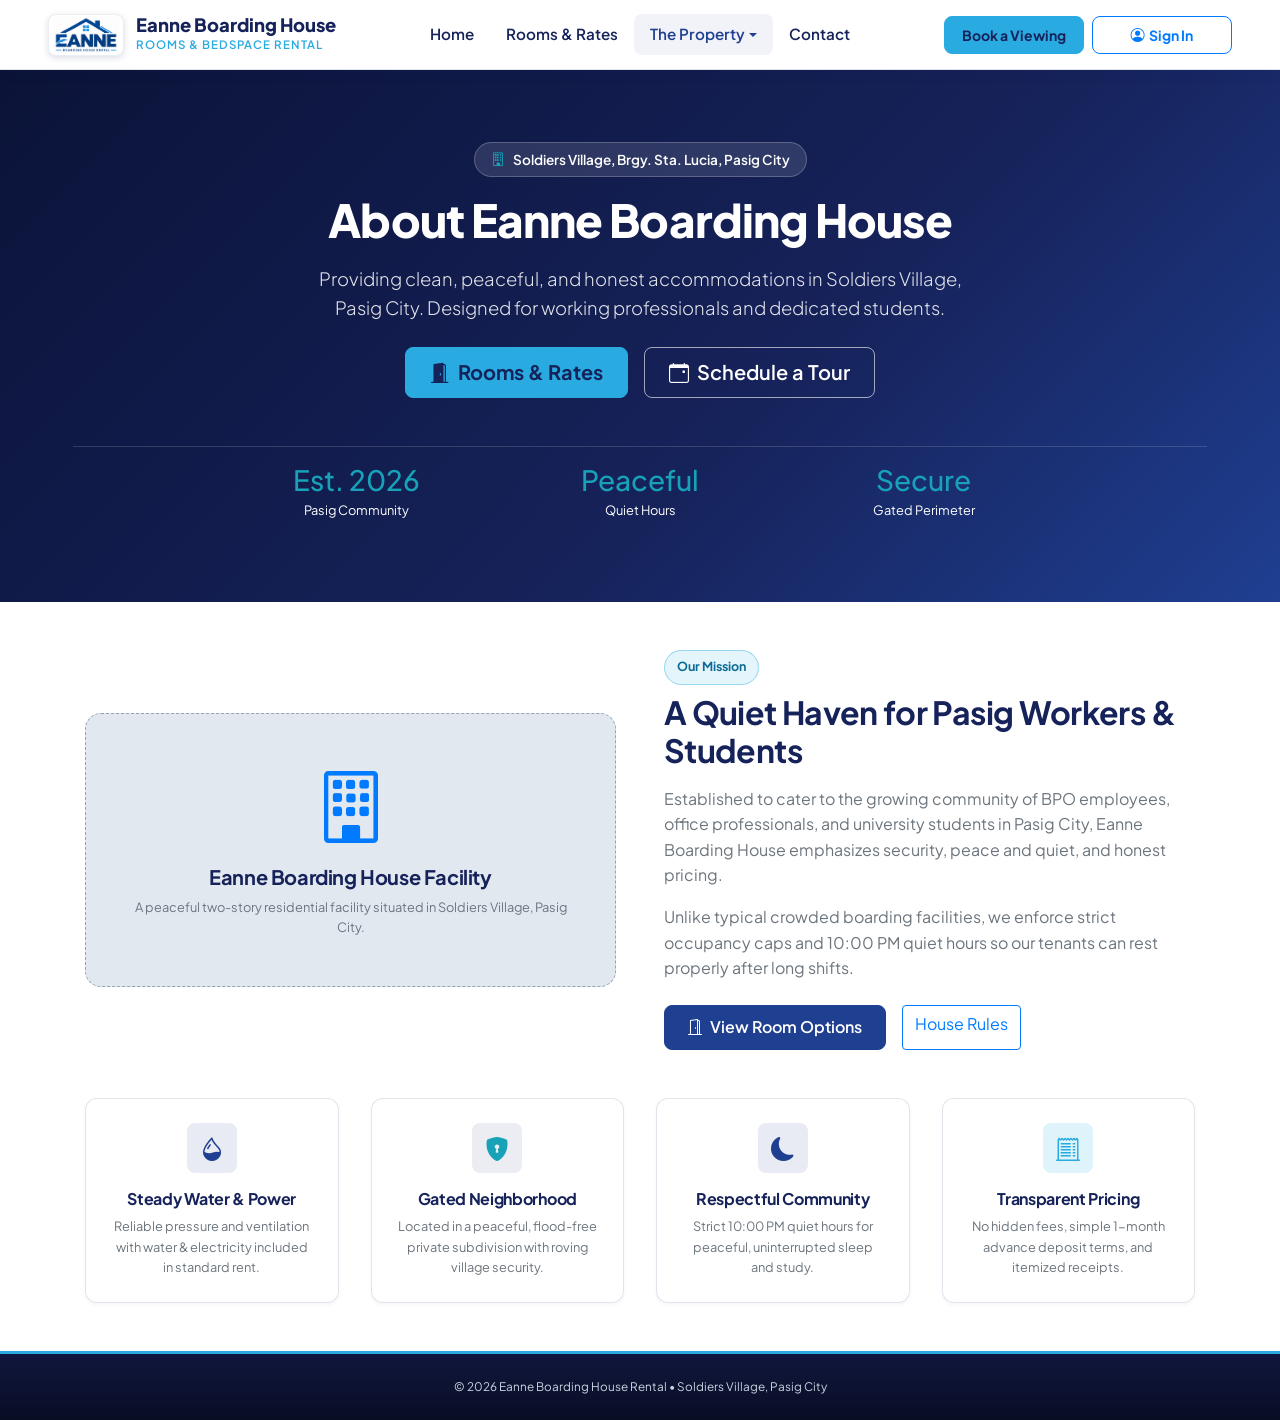
==== pages/about.html @ 4d19940f "Version1" ====
<!DOCTYPE html>
<html lang="en">
<head>
  <meta charset="UTF-8">
  <meta name="viewport" content="width=device-width, initial-scale=1.0">
  <title>About Us | Eanne Boarding House Pasig</title>
  <meta name="description" content="About Eanne Boarding House in Soldiers Village, Pasig City. Clean, peaceful accommodations for professionals and students.">
  <link rel="stylesheet" href="https://cdn.jsdelivr.net/npm/bootstrap@4.1.3/dist/css/bootstrap.min.css">
  <link rel="stylesheet" href="https://cdn.jsdelivr.net/npm/bootstrap-icons@1.11.3/font/bootstrap-icons.min.css">
  <link rel="stylesheet" href="../assets/css/style.css">
</head>
<body>

  <!-- Navigation -->
  <header class="sticky-top">
    <nav class="navbar navbar-expand-lg navbar-ebh" id="mainNavbar">
      <div class="container-fluid px-3 px-xl-5">
        <a class="ebh-brand" href="../index.html">
          <div class="ebh-logo-mark" title="Eanne Boarding House Rental">
            <img src="../assets/img/795286329_1754004695838265_6753877283478212113_n.png" alt="Eanne Boarding House Rental Logo">
          </div>
          <div class="ebh-brand-text">
            <span class="ebh-brand-title">Eanne Boarding House</span>
            <span class="ebh-brand-subtitle d-none d-sm-block">Rooms & Bedspace Rental</span>
          </div>
        </a>
        <button class="navbar-toggler border-0 shadow-none" type="button" data-toggle="collapse" data-target="#navbarContent"><span class="navbar-toggler-icon"></span></button>
        <div class="collapse navbar-collapse" id="navbarContent">
          <ul class="navbar-nav mx-auto mb-2 mb-lg-0 align-items-lg-center">
            <li class="nav-item"><a class="nav-link" href="../index.html">Home</a></li>
            <li class="nav-item"><a class="nav-link" href="accommodations.html">Rooms & Rates</a></li>
            <li class="nav-item dropdown">
              <a class="nav-link dropdown-toggle active" href="#" data-toggle="dropdown">The Property</a>
              <ul class="dropdown-menu shadow">
                <li><a class="dropdown-item active" href="about.html"><i class="bi bi-building"></i> About Us</a></li>
                <li><a class="dropdown-item" href="gallery.html"><i class="bi bi-images"></i> Photo Gallery</a></li>
                <li><a class="dropdown-item" href="house-rules.html"><i class="bi bi-shield-check"></i> House Rules</a></li>
                <li><hr class="dropdown-divider"></li>
                <li><a class="dropdown-item" href="../index.html#contact"><i class="bi bi-geo-alt-fill"></i> Location</a></li>
              </ul>
            </li>
            <li class="nav-item"><a class="nav-link" href="../index.html#contact">Contact</a></li>
          </ul>
          <div class="d-flex align-items-center gap-2">
            <a href="../index.html#contact" class="btn btn-ebh-accent btn-sm px-3 fw-bold">Book a Viewing</a>
            <a href="login.html" class="btn btn-outline-primary btn-sm px-3"><i class="bi bi-person-circle me-1"></i> Sign In</a>
          </div>
        </div>
      </div>
    </nav>
  </header>

  <main>
    <!-- Hero Section -->
    <section class="hero-ebh" id="heroSection">
      <div class="container text-center">
        <div class="hero-pill-badge">
          <i class="bi bi-building text-info"></i> Soldiers Village, Brgy. Sta. Lucia, Pasig City
        </div>
        <h1 class="display-4 fw-bold mb-3 text-white">About Eanne Boarding House</h1>
        <p class="lead mb-4 mx-auto" style="max-width: 650px;">
          Providing clean, peaceful, and honest accommodations in Soldiers Village, Pasig City. Designed for working professionals and dedicated students.
        </p>
        <div class="d-flex flex-wrap justify-content-center gap-3">
          <a href="accommodations.html" class="btn btn-ebh-accent btn-lg px-4"><i class="bi bi-door-open-fill me-1"></i> Rooms & Rates</a>
          <a href="../index.html#contact" class="btn btn-ebh-outline-light btn-lg px-4"><i class="bi bi-calendar-event me-1"></i> Schedule a Tour</a>
        </div>
        <div class="row mt-5 pt-3 border-top border-white border-opacity-15 text-white g-3 justify-content-center">
          <div class="col-4 col-md-3"><div class="h3 fw-bold mb-0 text-info">Est. 2026</div><small class="opacity-75">Pasig Community</small></div>
          <div class="col-4 col-md-3"><div class="h3 fw-bold mb-0 text-info">Peaceful</div><small class="opacity-75">Quiet Hours</small></div>
          <div class="col-4 col-md-3"><div class="h3 fw-bold mb-0 text-info">Secure</div><small class="opacity-75">Gated Perimeter</small></div>
        </div>
      </div>
    </section>

    <!-- Overview Section -->
    <section class="py-5 bg-white">
      <div class="container">
        <div class="row align-items-center g-5 mb-5">
          <div class="col-lg-6">
            <div class="placeholder-box p-5 text-center shadow-sm rounded-4">
              <i class="bi bi-building display-3 text-primary mb-3"></i>
              <h5 class="fw-bold text-navy">Eanne Boarding House Facility</h5>
              <p class="text-muted small mb-0">A peaceful two-story residential facility situated in Soldiers Village, Pasig City.</p>
            </div>
          </div>
          <div class="col-lg-6">
            <span class="badge-ebh badge-pending mb-2">Our Mission</span>
            <h2 class="fw-bold text-navy mb-3">A Quiet Haven for Pasig Workers & Students</h2>
            <p class="text-muted">Established to cater to the growing community of BPO employees, office professionals, and university students in Pasig City, Eanne Boarding House emphasizes security, peace and quiet, and honest pricing.</p>
            <p class="text-muted">Unlike typical crowded boarding facilities, we enforce strict occupancy caps and 10:00 PM quiet hours so our tenants can rest properly after long shifts.</p>
            <div class="d-flex gap-3 mt-4">
              <a href="accommodations.html" class="btn btn-ebh-primary"><i class="bi bi-door-open me-1"></i> View Room Options</a>
              <a href="house-rules.html" class="btn btn-outline-primary">House Rules</a>
            </div>
          </div>
        </div>

        <!-- 4 Pillars -->
        <div class="row g-4">
          <div class="col-md-3">
            <div class="ebh-card p-4 text-center h-100">
              <div class="kpi-icon blue mx-auto mb-3"><i class="bi bi-droplet-half fs-3"></i></div>
              <h6 class="fw-bold text-navy">Steady Water & Power</h6>
              <p class="text-muted small mb-0">Reliable pressure and ventilation with water & electricity included in standard rent.</p>
            </div>
          </div>
          <div class="col-md-3">
            <div class="ebh-card p-4 text-center h-100">
              <div class="kpi-icon navy mx-auto mb-3"><i class="bi bi-shield-lock-fill fs-3 text-info"></i></div>
              <h6 class="fw-bold text-navy">Gated Neighborhood</h6>
              <p class="text-muted small mb-0">Located in a peaceful, flood-free private subdivision with roving village security.</p>
            </div>
          </div>
          <div class="col-md-3">
            <div class="ebh-card p-4 text-center h-100">
              <div class="kpi-icon blue mx-auto mb-3"><i class="bi bi-moon-fill fs-3"></i></div>
              <h6 class="fw-bold text-navy">Respectful Community</h6>
              <p class="text-muted small mb-0">Strict 10:00 PM quiet hours for peaceful, uninterrupted sleep and study.</p>
            </div>
          </div>
          <div class="col-md-3">
            <div class="ebh-card p-4 text-center h-100">
              <div class="kpi-icon accent mx-auto mb-3"><i class="bi bi-receipt-cutoff fs-3"></i></div>
              <h6 class="fw-bold text-navy">Transparent Pricing</h6>
              <p class="text-muted small mb-0">No hidden fees, simple 1-month advance deposit terms, and itemized receipts.</p>
            </div>
          </div>
        </div>
      </div>
    </section>
  </main>

  <footer class="footer-ebh py-4">
    <div class="container text-center text-white-50 small">
      <p class="mb-0">&copy; 2026 Eanne Boarding House Rental • Soldiers Village, Pasig City</p>
    </div>
  </footer>

  <!-- Bootstrap 4.1.3 Dependencies: Full jQuery 3.7.1, Popper.js, Bootstrap 4.1.3 JS -->
  <script src="https://cdn.jsdelivr.net/npm/jquery@3.7.1/dist/jquery.min.js"></script>
  <script src="https://cdn.jsdelivr.net/npm/popper.js@1.14.3/dist/umd/popper.min.js"></script>
  <script src="https://cdn.jsdelivr.net/npm/bootstrap@4.1.3/dist/js/bootstrap.min.js"></script>
  <script src="../assets/js/script.js"></script>
</body>
</html>
---- assets/css/style.css ----
/* ==========================================================================
   Eanne Boarding House Rental - Consolidated Design System
   ========================================================================== */

@import url('https://fonts.googleapis.com/css2?family=Plus+Jakarta+Sans:wght@400;500;600;700;800&display=swap');

:root {
  --color-navy: #16225A;
  --color-navy-dark: #0f173f;
  --color-blue: #1F3F91;
  --color-accent: #29ABE2;
  --color-white: #FFFFFF;
  --color-light-gray: #F4F6FA;
  --color-border: rgba(22, 34, 90, 0.12);
  --color-text-muted: #475569;
  --shadow-sm: 0 2px 4px rgba(22, 34, 90, 0.04);
  --shadow-md: 0 6px 18px rgba(22, 34, 90, 0.08);
  --shadow-lg: 0 12px 30px rgba(22, 34, 90, 0.12);
  --radius-sm: 8px;
  --radius-md: 12px;
  --transition: all 0.2s ease-in-out;
}

body {
  font-family: 'Plus Jakarta Sans', -apple-system, BlinkMacSystemFont, 'Segoe UI', Roboto, sans-serif;
  color: #1e293b;
  background-color: var(--color-light-gray);
  line-height: 1.6;
}

h1, h2, h3, h4, h5, h6 {
  color: var(--color-navy);
  font-weight: 700;
  letter-spacing: -0.02em;
}

a {
  color: var(--color-blue);
  text-decoration: none;
  transition: var(--transition);
}

a:hover {
  color: var(--color-accent);
}

/* Utilities */
.text-navy { color: var(--color-navy) !important; }
.text-blue { color: var(--color-blue) !important; }
.text-accent { color: #0284c7 !important; }
.text-white { color: var(--color-white) !important; }
.bg-navy { background-color: var(--color-navy) !important; color: var(--color-white) !important; }
.bg-blue { background-color: var(--color-blue) !important; color: var(--color-white) !important; }
.bg-accent { background-color: var(--color-accent) !important; color: var(--color-navy) !important; }

/* Ensure headings inside dark heroes/banners and text-white containers are always white */
.text-white h1, .text-white h2, .text-white h3, .text-white h4, .text-white h5, .text-white h6,
.bg-navy h1, .bg-navy h2, .bg-navy h3, .bg-navy h4, .bg-navy h5, .bg-navy h6,
.bg-blue h1, .bg-blue h2, .bg-blue h3, .bg-blue h4, .bg-blue h5, .bg-blue h6,
.hero-ebh h1, .hero-ebh h2, .hero-ebh h3, .hero-ebh h4, .hero-ebh h5, .hero-ebh h6,
h1.text-white, h2.text-white, h3.text-white, h4.text-white, h5.text-white, h6.text-white {
  color: var(--color-white) !important;
}

/* Bootstrap 4.1.3 Compatibility Utilities */
.gap-1 { gap: 0.25rem !important; }
.gap-2 { gap: 0.5rem !important; }
.gap-3 { gap: 1rem !important; }
.gap-4 { gap: 1.5rem !important; }
.gap-5 { gap: 3rem !important; }

.min-vh-100 { min-height: 100vh !important; }
.vh-100 { height: 100vh !important; }

.me-1 { margin-right: 0.25rem !important; }
.me-2 { margin-right: 0.5rem !important; }
.me-3 { margin-right: 1rem !important; }
.me-4 { margin-right: 1.5rem !important; }
.me-5 { margin-right: 3rem !important; }
.ms-1 { margin-left: 0.25rem !important; }
.ms-2 { margin-left: 0.5rem !important; }
.ms-3 { margin-left: 1rem !important; }
.ms-4 { margin-left: 1.5rem !important; }
.ms-5 { margin-left: 3rem !important; }
.ms-auto { margin-left: auto !important; }
.me-auto { margin-right: auto !important; }

.pe-1 { padding-right: 0.25rem !important; }
.pe-2 { padding-right: 0.5rem !important; }
.pe-3 { padding-right: 1rem !important; }
.ps-1 { padding-left: 0.25rem !important; }
.ps-2 { padding-left: 0.5rem !important; }
.ps-3 { padding-left: 1rem !important; }

.rounded-pill { border-radius: 50rem !important; }
.rounded-4 { border-radius: 1rem !important; }
.rounded-3 { border-radius: 0.75rem !important; }

.row.g-1 { margin-right: -0.25rem; margin-left: -0.25rem; }
.row.g-1 > [class*="col-"], .row.g-1 > .col { padding-right: 0.25rem; padding-left: 0.25rem; }
.row.g-2 { margin-right: -0.5rem; margin-left: -0.5rem; }
.row.g-2 > [class*="col-"], .row.g-2 > .col { padding-right: 0.5rem; padding-left: 0.5rem; }
.row.g-3 { margin-right: -0.75rem; margin-left: -0.75rem; }
.row.g-3 > [class*="col-"], .row.g-3 > .col { padding-right: 0.75rem; padding-left: 0.75rem; }
.row.g-4 { margin-right: -1rem; margin-left: -1rem; }
.row.g-4 > [class*="col-"], .row.g-4 > .col { padding-right: 1rem; padding-left: 1rem; }
.row.g-5 { margin-right: -1.5rem; margin-left: -1.5rem; }
.row.g-5 > [class*="col-"], .row.g-5 > .col { padding-right: 1.5rem; padding-left: 1.5rem; }

.form-select {
  display: block;
  width: 100%;
  padding: 0.375rem 2.25rem 0.375rem 0.75rem;
  font-size: 1rem;
  font-weight: 400;
  line-height: 1.5;
  color: #212529;
  background-color: #fff;
  border: 1px solid #ced4da;
  border-radius: 0.25rem;
}
.bg-opacity-10 { background-color: rgba(31, 63, 145, 0.1) !important; }
.bg-opacity-15 { background-color: rgba(255, 255, 255, 0.15) !important; }
.border-opacity-10 { border-color: rgba(255, 255, 255, 0.1) !important; }
.border-opacity-15 { border-color: rgba(255, 255, 255, 0.15) !important; }
.border-opacity-20 { border-color: rgba(255, 255, 255, 0.2) !important; }

/* Brand Logo */
.ebh-brand {
  display: inline-flex;
  align-items: center;
  gap: 0.75rem;
}
.ebh-logo-mark {
  height: 42px;
  width: auto;
  min-width: 44px;
  max-width: 90px;
  border-radius: 8px;
  background: #ffffff;
  display: flex;
  align-items: center;
  justify-content: center;
  box-shadow: 0 2px 6px rgba(22, 34, 90, 0.15);
  border: 1px solid rgba(22, 34, 90, 0.08);
  padding: 2px 4px;
  overflow: hidden;
  flex-shrink: 0;
}
.ebh-logo-mark img {
  height: 100%;
  width: auto;
  max-width: 100%;
  object-fit: contain;
  display: block;
}
.ebh-brand.dark .ebh-logo-mark {
  background: #ffffff;
  border: 1.5px solid rgba(255, 255, 255, 0.2);
}
.ebh-brand-text { display: flex; flex-direction: column; }
.ebh-brand-title { font-weight: 800; font-size: 1.15rem; color: var(--color-navy); line-height: 1.2; }
.ebh-brand-subtitle { font-size: 0.72rem; font-weight: 600; text-transform: uppercase; letter-spacing: 1px; color: var(--color-accent); }
.ebh-brand.dark .ebh-brand-title { color: var(--color-white); }

/* Navigation */
.navbar-ebh {
  background-color: rgba(255, 255, 255, 0.98);
  backdrop-filter: blur(10px);
  border-bottom: 1px solid var(--color-border);
  box-shadow: 0 4px 12px rgba(22, 34, 90, 0.06);
  padding: 0.85rem 0;
}
.navbar-ebh .nav-link {
  color: var(--color-navy);
  font-weight: 600;
  font-size: 0.95rem;
  padding: 0.5rem 1rem !important;
  border-radius: var(--radius-sm);
  transition: var(--transition);
}
.navbar-ebh .nav-link:hover,
.navbar-ebh .nav-link.active {
  color: var(--color-blue);
  background-color: rgba(31, 63, 145, 0.06);
}
.navbar-ebh .dropdown-menu {
  border: 1px solid var(--color-border);
  border-radius: var(--radius-md);
  box-shadow: var(--shadow-lg);
  padding: 0.5rem;
  min-width: 240px;
}
.navbar-ebh .dropdown-item {
  color: var(--color-navy);
  font-weight: 600;
  padding: 0.6rem 1rem;
  border-radius: var(--radius-sm);
  display: flex;
  align-items: center;
  gap: 0.75rem;
  transition: var(--transition);
}
.navbar-ebh .dropdown-item:hover {
  background-color: rgba(31, 63, 145, 0.08);
  color: var(--color-blue);
  transform: translateX(3px);
}
@media (min-width: 992px) {
  .navbar-ebh .nav-item.dropdown:hover .dropdown-menu { display: block; margin-top: 0; }
}

/* Navbar Action CTA Buttons - Identical Sizing & Height */
.navbar-ebh .navbar-collapse .btn {
  display: inline-flex;
  align-items: center;
  justify-content: center;
  height: 38px;
  min-width: 140px;
  padding: 0 1rem !important;
  font-size: 0.875rem;
  font-weight: 700;
  line-height: 1;
  border-radius: var(--radius-sm);
  text-align: center;
  white-space: nowrap;
  box-sizing: border-box;
}

.btn-ebh-primary.btn-sm,
.btn-ebh-accent.btn-sm,
.btn-ebh-outline-light.btn-sm {
  padding: 0.35rem 0.85rem;
  font-size: 0.875rem;
  line-height: 1.5;
}

/* Hero Section - Unified Design System */
.hero-ebh {
  position: relative;
  color: var(--color-white);
  padding: 4.5rem 0 5rem;
  background: linear-gradient(135deg, #0b1338 0%, #16225A 60%, #1F3F91 100%);
}
.hero-ebh h1 {
  color: var(--color-white) !important;
  font-size: clamp(2rem, 4vw, 2.85rem);
  line-height: 1.2;
  font-weight: 800;
}
.hero-ebh .lead {
  color: rgba(255, 255, 255, 0.88);
  font-size: 1.15rem;
}
.hero-pill-badge {
  display: inline-flex;
  align-items: center;
  gap: 0.5rem;
  padding: 0.35rem 1rem;
  border-radius: 50rem;
  background-color: rgba(255, 255, 255, 0.12);
  border: 1px solid rgba(255, 255, 255, 0.22);
  color: #ffffff;
  font-size: 0.85rem;
  font-weight: 600;
  margin-bottom: 1rem;
}

/* Buttons */
.btn-ebh-primary {
  background-color: var(--color-blue);
  color: var(--color-white);
  border: 1px solid var(--color-blue);
  font-weight: 600;
  padding: 0.6rem 1.4rem;
  border-radius: var(--radius-sm);
  transition: var(--transition);
}
.btn-ebh-primary:hover {
  background-color: var(--color-navy);
  border-color: var(--color-navy);
  color: var(--color-white);
  transform: translateY(-1px);
}
.btn-ebh-accent {
  background-color: var(--color-accent);
  color: var(--color-navy);
  border: 1px solid var(--color-accent);
  font-weight: 700;
  padding: 0.6rem 1.4rem;
  border-radius: var(--radius-sm);
  transition: var(--transition);
}
.btn-ebh-accent:hover { background-color: #2096c7; color: var(--color-navy); }

.btn-ebh-outline-light {
  background: transparent;
  color: var(--color-white);
  border: 1.5px solid rgba(255, 255, 255, 0.6);
  font-weight: 600;
  padding: 0.6rem 1.4rem;
  border-radius: var(--radius-sm);
  transition: var(--transition);
}
.btn-ebh-outline-light:hover { background: var(--color-white); color: var(--color-navy); }

/* Cards */
.ebh-card {
  background-color: var(--color-white);
  border: 1px solid var(--color-border);
  border-radius: var(--radius-md);
  box-shadow: var(--shadow-sm);
  transition: var(--transition);
  overflow: hidden;
}
.ebh-card:hover { box-shadow: var(--shadow-md); border-color: rgba(31, 63, 145, 0.25); }
.ebh-card-header {
  padding: 1.15rem 1.4rem;
  background-color: var(--color-white);
  border-bottom: 1px solid var(--color-border);
  display: flex;
  align-items: center;
  justify-content: space-between;
}
.ebh-card-header.navy-gradient {
  background: linear-gradient(135deg, var(--color-navy) 0%, var(--color-blue) 100%) !important;
  color: var(--color-white) !important;
  border-bottom: none;
}
.ebh-card-header.navy-gradient * { color: var(--color-white) !important; }
.ebh-card-body { padding: 1.4rem; }

/* Service & Feature Cards */
.service-card {
  height: 100%;
  display: flex;
  flex-direction: column;
  padding: 1.75rem;
  border-radius: var(--radius-md);
  background: var(--color-white);
  border: 1px solid var(--color-border);
  box-shadow: var(--shadow-sm);
  transition: var(--transition);
}
.service-card:hover {
  transform: translateY(-4px);
  box-shadow: var(--shadow-lg);
  border-color: var(--color-accent);
}
.service-icon-box {
  width: 58px;
  height: 58px;
  border-radius: var(--radius-sm);
  background: rgba(41, 171, 226, 0.12);
  color: var(--color-blue);
  display: flex;
  align-items: center;
  justify-content: center;
  font-size: 1.75rem;
  margin-bottom: 1.25rem;
  transition: var(--transition);
}
.service-card:hover .service-icon-box {
  background: var(--color-blue);
  color: var(--color-accent);
  transform: scale(1.05);
}

/* Badges */
.badge-ebh {
  font-size: 0.78rem;
  font-weight: 700;
  padding: 0.4rem 0.75rem;
  border-radius: 50rem;
  display: inline-flex;
  align-items: center;
  gap: 0.4rem;
}
.badge-verified, .badge-paid { background: #e8f7ee; color: #157347; border: 1px solid rgba(21, 115, 71, 0.25); }
.badge-pending { background: rgba(41, 171, 226, 0.12); color: #0b6b96; border: 1px solid rgba(41, 171, 226, 0.4); }
.badge-failed, .badge-rejected { background: #fee2e2; color: #b91c1c; border: 1px solid rgba(185, 28, 28, 0.25); }
.badge-overdue { background: #fef3c7; color: #92400e; border: 1px solid rgba(217, 119, 6, 0.35); }
.badge-partial { background: #e0e7ff; color: #3730a3; border: 1px solid rgba(55, 48, 163, 0.25); }

/* Avatars */
.avatar-circle {
  width: 40px;
  height: 40px;
  border-radius: 50%;
  background: linear-gradient(135deg, var(--color-navy) 0%, var(--color-blue) 100%);
  color: var(--color-white);
  font-weight: 700;
  font-size: 0.85rem;
  display: inline-flex;
  align-items: center;
  justify-content: center;
  flex-shrink: 0;
}
.avatar-circle.sm { width: 32px; height: 32px; font-size: 0.75rem; }

/* Dashboard Layout & Sticky Sidebar */
.dashboard-wrapper { display: flex; min-height: 100vh; background-color: var(--color-light-gray); }
.dashboard-sidebar {
  width: 260px;
  background: linear-gradient(180deg, var(--color-navy) 0%, var(--color-navy-dark) 100%);
  color: var(--color-white);
  flex-shrink: 0;
  display: flex;
  flex-direction: column;
  z-index: 1040;
}
.sidebar-header { padding: 1.4rem 1.25rem; border-bottom: 1px solid rgba(255, 255, 255, 0.08); flex-shrink: 0; }
.sidebar-nav { padding: 1.25rem 0.75rem; flex-grow: 1; display: flex; flex-direction: column; gap: 0.35rem; overflow-y: auto; }
.sidebar-link {
  display: flex;
  align-items: center;
  gap: 0.85rem;
  padding: 0.75rem 1rem;
  color: #e2e8f0 !important;
  font-weight: 600;
  font-size: 0.92rem;
  border-radius: var(--radius-sm);
  transition: var(--transition);
}
.sidebar-link i { font-size: 1.15rem; color: var(--color-accent); }
.sidebar-link:hover, .sidebar-link.active {
  color: #ffffff !important;
  background-color: rgba(41, 171, 226, 0.2) !important;
  border-left: 3px solid var(--color-accent);
}
.sidebar-footer { padding: 1.25rem; border-top: 1px solid rgba(255, 255, 255, 0.12); flex-shrink: 0; }
.dashboard-main { flex-grow: 1; display: flex; flex-direction: column; min-width: 0; }
.dashboard-topbar {
  background-color: var(--color-white);
  border-bottom: 1px solid var(--color-border);
  padding: 0.85rem 1.75rem;
  display: flex;
  align-items: center;
  justify-content: space-between;
  box-shadow: var(--shadow-sm);
  position: sticky;
  top: 0;
  z-index: 1020;
  flex-shrink: 0;
}
.dashboard-content { padding: 1.75rem; flex-grow: 1; }

/* Sticky Desktop Sidebar */
@media (min-width: 992px) {
  .dashboard-wrapper { height: 100vh; max-height: 100vh; overflow: hidden; }
  .dashboard-sidebar { height: 100vh; max-height: 100vh; position: sticky; top: 0; left: 0; overflow-y: auto; }
  .dashboard-sidebar::-webkit-scrollbar { width: 4px; }
  .dashboard-sidebar::-webkit-scrollbar-thumb { background: rgba(255, 255, 255, 0.2); border-radius: 4px; }
  .dashboard-main { height: 100vh; max-height: 100vh; overflow-y: auto; scroll-behavior: smooth; }
  .dashboard-main::-webkit-scrollbar { width: 6px; }
  .dashboard-main::-webkit-scrollbar-thumb { background: #cbd5e1; border-radius: 4px; }
}

/* Mobile Sidebar Drawer */
@media (max-width: 991.98px) {
  .dashboard-sidebar { position: fixed; top: 0; bottom: 0; left: -270px; height: 100vh; transition: var(--transition); z-index: 1050; }
  .dashboard-sidebar.show { left: 0; }
  .hero-ebh { padding: 3.5rem 0 4.5rem; }
  .hero-ebh h1 { font-size: 2.2rem; }
}

/* KPI Cards */
.kpi-card {
  background: var(--color-white);
  border-radius: var(--radius-md);
  padding: 1.25rem;
  border: 1px solid var(--color-border);
  box-shadow: var(--shadow-sm);
  display: flex;
  align-items: center;
  gap: 1.15rem;
  transition: var(--transition);
}
.kpi-card:hover { transform: translateY(-2px); box-shadow: var(--shadow-md); }
.kpi-icon {
  width: 50px;
  height: 50px;
  border-radius: var(--radius-sm);
  display: flex;
  align-items: center;
  justify-content: center;
  font-size: 1.5rem;
  flex-shrink: 0;
}
.kpi-icon.navy { background: rgba(22, 34, 90, 0.08); color: var(--color-navy); }
.kpi-icon.blue { background: rgba(31, 63, 145, 0.1); color: var(--color-blue); }
.kpi-icon.accent { background: rgba(41, 171, 226, 0.15); color: var(--color-accent); }
.kpi-icon.warning { background: rgba(245, 158, 11, 0.12); color: #b45309; }
.kpi-icon.danger { background: rgba(220, 53, 69, 0.1); color: #b91c1c; }
.kpi-title { font-size: 0.82rem; font-weight: 600; text-transform: uppercase; color: var(--color-text-muted); margin-bottom: 0.25rem; }
.kpi-value { font-size: 1.65rem; font-weight: 800; color: var(--color-navy); line-height: 1.2; }

/* Table */
.table-ebh thead th {
  background-color: #ebf0f7;
  color: var(--color-navy);
  font-size: 0.78rem;
  font-weight: 700;
  text-transform: uppercase;
  border-bottom: 1.5px solid rgba(22, 34, 90, 0.15);
  padding: 0.95rem 1rem;
}
.table-ebh tbody td {
  padding: 0.95rem 1rem;
  vertical-align: middle;
  border-bottom: 1px solid rgba(22, 34, 90, 0.06);
  font-size: 0.92rem;
}

/* Placeholders & Gallery Cards */
.placeholder-box {
  background: #e2e8f0;
  border: 1.5px dashed #94a3b8;
  border-radius: var(--radius-sm);
  display: flex;
  flex-direction: column;
  align-items: center;
  justify-content: center;
  color: #334155;
  padding: 1.25rem;
}
.photo-placeholder-card {
  background: var(--color-white);
  border: 1.5px solid var(--color-border);
  border-radius: var(--radius-md);
  overflow: hidden;
  transition: var(--transition);
  height: 100%;
}
.photo-placeholder-card:hover { transform: translateY(-4px); border-color: var(--color-blue); box-shadow: var(--shadow-lg); }
.photo-placeholder-preview {
  height: 200px;
  background: linear-gradient(135deg, #e2e8f0 0%, #cbd5e1 100%);
  display: flex;
  flex-direction: column;
  align-items: center;
  justify-content: center;
  position: relative;
  border-bottom: 1.5px solid #cbd5e1;
  text-align: center;
  padding: 1rem;
}
.photo-badge-category {
  position: absolute;
  top: 10px;
  left: 10px;
  background: var(--color-navy);
  color: #ffffff !important;
  font-size: 0.72rem;
  font-weight: 700;
  padding: 0.3rem 0.65rem;
  border-radius: 50rem;
}
.photo-badge-dimen {
  position: absolute;
  bottom: 10px;
  right: 10px;
  background: rgba(15, 23, 42, 0.85);
  color: #ffffff !important;
  font-size: 0.68rem;
  font-weight: 600;
  padding: 0.2rem 0.5rem;
  border-radius: 4px;
}
.photo-placeholder-body { padding: 1.15rem; }
.placeholder-receipt-thumb {
  width: 48px;
  height: 48px;
  background: #e9ecef;
  border: 1px solid #94a3b8;
  border-radius: 6px;
  display: flex;
  align-items: center;
  justify-content: center;
  font-size: 1.35rem;
  color: var(--color-blue);
  cursor: pointer;
  transition: var(--transition);
}
.placeholder-receipt-thumb:hover { border-color: var(--color-accent); transform: scale(1.05); }

/* Footer */
.footer-ebh {
  background: linear-gradient(180deg, #10173d 0%, #080d24 100%);
  color: #cbd5e1 !important;
  padding: 3.5rem 0 2rem;
  font-size: 0.92rem;
  border-top: 3px solid var(--color-accent);
}
.footer-ebh h5 { color: #ffffff !important; font-weight: 700; margin-bottom: 1rem; }
.footer-ebh a { color: #cbd5e1 !important; }
.footer-ebh a:hover { color: #38bdf8 !important; text-decoration: underline; }
.footer-ebh address, .footer-ebh p { color: #cbd5e1 !important; }

/* Interactive Filter Pills & Buttons */
.btn-filter-group {
  display: flex;
  flex-wrap: wrap;
  gap: 0.5rem;
}
.btn-filter {
  background: var(--color-white);
  border: 1px solid var(--color-border);
  color: var(--color-navy);
  font-size: 0.85rem;
  font-weight: 600;
  padding: 0.4rem 0.9rem;
  border-radius: 50rem;
  transition: var(--transition);
  cursor: pointer;
  display: inline-flex;
  align-items: center;
  gap: 0.4rem;
}
.btn-filter:hover {
  background: #f1f5f9;
  border-color: var(--color-blue);
  color: var(--color-blue);
}
.btn-filter.active {
  background: var(--color-blue);
  color: var(--color-white);
  border-color: var(--color-blue);
  box-shadow: 0 2px 6px rgba(31, 63, 145, 0.25);
}

/* Room Inventory Cards */
.room-card {
  background: var(--color-white);
  border: 1px solid var(--color-border);
  border-radius: var(--radius-md);
  box-shadow: var(--shadow-sm);
  transition: var(--transition);
  overflow: hidden;
  display: flex;
  flex-direction: column;
}
.room-card:hover {
  transform: translateY(-3px);
  box-shadow: var(--shadow-md);
  border-color: rgba(31, 63, 145, 0.3);
}
.room-card-header {
  padding: 1rem 1.25rem;
  border-bottom: 1px solid rgba(22, 34, 90, 0.08);
  display: flex;
  align-items: center;
  justify-content: space-between;
  background: #fafbfc;
}
.room-status-dot {
  width: 10px;
  height: 10px;
  border-radius: 50%;
  display: inline-block;
  margin-right: 0.4rem;
}
.room-status-dot.occupied { background-color: #dc3545; }
.room-status-dot.available { background-color: #198754; }
.room-status-dot.maintenance { background-color: #f59e0b; }

.bed-slot-pill {
  padding: 0.35rem 0.65rem;
  border-radius: var(--radius-sm);
  font-size: 0.78rem;
  font-weight: 600;
  display: inline-flex;
  align-items: center;
  gap: 0.35rem;
  border: 1px solid transparent;
}
.bed-slot-pill.occupied {
  background: #fee2e2;
  color: #991b1b;
  border-color: rgba(220, 53, 69, 0.2);
}
.bed-slot-pill.available {
  background: #dcfce7;
  color: #166534;
  border-color: rgba(25, 135, 84, 0.2);
}

/* Toast Notifications Container */
.ebh-toast-container {
  position: fixed;
  top: 20px;
  right: 20px;
  z-index: 1099;
  display: flex;
  flex-direction: column;
  gap: 0.65rem;
  max-width: 360px;
  width: 100%;
  pointer-events: none;
}
.ebh-toast {
  pointer-events: auto;
  background: #ffffff;
  border-radius: var(--radius-sm);
  box-shadow: 0 10px 25px rgba(22, 34, 90, 0.18);
  border-left: 4px solid var(--color-blue);
  padding: 0.9rem 1.15rem;
  display: flex;
  align-items: flex-start;
  gap: 0.75rem;
  transition: all 0.3s cubic-bezier(0.16, 1, 0.3, 1);
  animation: slideInToast 0.3s ease forwards;
}
.ebh-toast.success { border-left-color: #157347; }
.ebh-toast.danger { border-left-color: #dc3545; }
.ebh-toast.warning { border-left-color: #f59e0b; }
.ebh-toast.info { border-left-color: var(--color-accent); }

@keyframes slideInToast {
  from {
    transform: translateX(110%);
    opacity: 0;
  }
  to {
    transform: translateX(0);
    opacity: 1;
  }
}

/* Floating Back To Top Button */
.btn-back-to-top {
  position: fixed;
  bottom: 25px;
  right: 25px;
  width: 44px;
  height: 44px;
  border-radius: 50%;
  background: var(--color-navy);
  color: #ffffff !important;
  display: none;
  align-items: center;
  justify-content: center;
  box-shadow: 0 4px 14px rgba(22, 34, 90, 0.3);
  z-index: 1030;
  border: 2px solid rgba(255, 255, 255, 0.2);
  transition: var(--transition);
}
.btn-back-to-top:hover {
  background: var(--color-accent);
  color: var(--color-navy) !important;
  transform: translateY(-3px);
}

/* Digital Receipt Paper Look */
.receipt-paper {
  background: #ffffff;
  border: 1px solid #e2e8f0;
  border-radius: 12px;
  padding: 1.75rem;
  box-shadow: 0 6px 20px rgba(0,0,0,0.06);
  position: relative;
}
.receipt-paper::before {
  content: "";
  position: absolute;
  top: 0;
  left: 0;
  right: 0;
  height: 6px;
  background: repeating-linear-gradient(45deg, var(--color-navy), var(--color-navy) 10px, var(--color-accent) 10px, var(--color-accent) 20px);
  border-radius: 12px 12px 0 0;
}
.receipt-stamp-paid {
  border: 3px solid #157347;
  color: #157347;
  font-weight: 800;
  font-size: 1.15rem;
  text-transform: uppercase;
  letter-spacing: 2px;
  padding: 0.3rem 0.8rem;
  border-radius: 6px;
  display: inline-block;
  transform: rotate(-10deg);
  opacity: 0.85;
}

/* Maintenance Ticket Card */
.ticket-item {
  border-left: 3px solid #cbd5e1;
  background: #f8fafc;
  border-radius: 0 var(--radius-sm) var(--radius-sm) 0;
  padding: 0.9rem 1.1rem;
  margin-bottom: 0.75rem;
  transition: var(--transition);
}
.ticket-item:hover {
  background: #ffffff;
  box-shadow: var(--shadow-sm);
  border-left-color: var(--color-accent);
}
.ticket-item.urgent {
  border-left-color: #dc3545;
}

/* Print */
@media print {
  .dashboard-sidebar, .dashboard-topbar, .btn, .modal, .toast-container, .ebh-toast-container, .btn-back-to-top { display: none !important; }
  .dashboard-wrapper, .dashboard-main { height: auto !important; overflow: visible !important; }
}
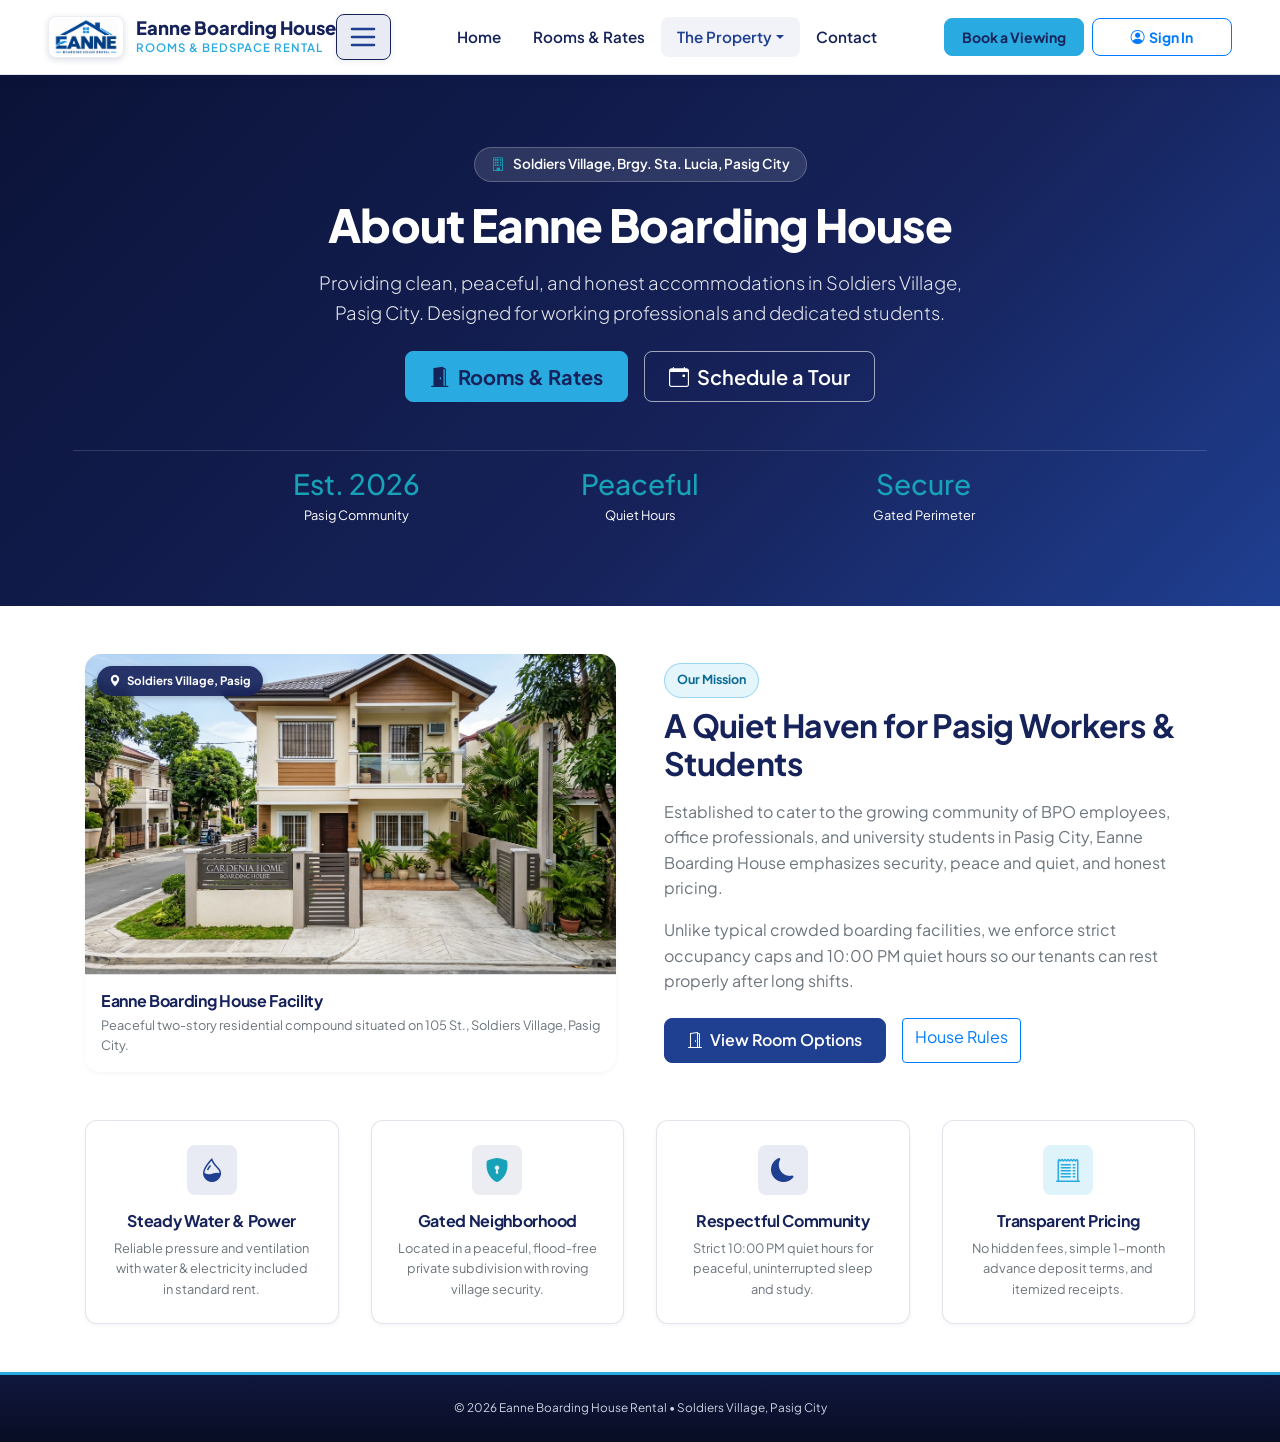
==== commit 1d96f07d: "revised version2" ====
--- a/pages/about.html
+++ b/pages/about.html
@@ -24,7 +24,9 @@
             <span class="ebh-brand-subtitle d-none d-sm-block">Rooms & Bedspace Rental</span>
           </div>
         </a>
-        <button class="navbar-toggler border-0 shadow-none" type="button" data-toggle="collapse" data-target="#navbarContent"><span class="navbar-toggler-icon"></span></button>
+        <button class="navbar-toggler" type="button" data-toggle="collapse" data-target="#navbarContent" aria-controls="navbarContent" aria-expanded="false" aria-label="Toggle navigation">
+          <span class="navbar-toggler-icon"></span>
+        </button>
         <div class="collapse navbar-collapse" id="navbarContent">
           <ul class="navbar-nav mx-auto mb-2 mb-lg-0 align-items-lg-center">
             <li class="nav-item"><a class="nav-link" href="../index.html">Home</a></li>
@@ -78,10 +80,15 @@
       <div class="container">
         <div class="row align-items-center g-5 mb-5">
           <div class="col-lg-6">
-            <div class="placeholder-box p-5 text-center shadow-sm rounded-4">
-              <i class="bi bi-building display-3 text-primary mb-3"></i>
-              <h5 class="fw-bold text-navy">Eanne Boarding House Facility</h5>
-              <p class="text-muted small mb-0">A peaceful two-story residential facility situated in Soldiers Village, Pasig City.</p>
+            <div class="ebh-card overflow-hidden rounded-4 shadow-sm border-0">
+              <div style="height: 320px; overflow: hidden; position: relative;">
+                <img src="../assets/img/exterior_compound.jpg" alt="Eanne Boarding House Compound" style="width: 100%; height: 100%; object-fit: cover;">
+                <span class="gallery-badge-category"><i class="bi bi-geo-alt-fill me-1"></i> Soldiers Village, Pasig</span>
+              </div>
+              <div class="p-3 bg-white border-top">
+                <h6 class="fw-bold text-navy mb-1">Eanne Boarding House Facility</h6>
+                <p class="text-muted small mb-0">Peaceful two-story residential compound situated on 105 St., Soldiers Village, Pasig City.</p>
+              </div>
             </div>
           </div>
           <div class="col-lg-6">
--- a/assets/css/style.css
+++ b/assets/css/style.css
@@ -210,21 +210,125 @@
   .navbar-ebh .nav-item.dropdown:hover .dropdown-menu { display: block; margin-top: 0; }
 }
 
-/* Navbar Action CTA Buttons - Identical Sizing & Height */
-.navbar-ebh .navbar-collapse .btn {
+/* Navbar Hamburger Toggler Button - Always High-Contrast Navy on Mobile */
+.navbar-ebh .navbar-toggler {
+  padding: 0.45rem 0.7rem;
+  font-size: 1.25rem;
+  line-height: 1;
+  background-color: #ffffff !important;
+  border: 1.5px solid rgba(22, 34, 90, 0.22) !important;
+  border-radius: var(--radius-sm);
+  box-shadow: 0 2px 6px rgba(22, 34, 90, 0.08);
+  transition: var(--transition);
   display: inline-flex;
   align-items: center;
   justify-content: center;
-  height: 38px;
-  min-width: 140px;
-  padding: 0 1rem !important;
-  font-size: 0.875rem;
-  font-weight: 700;
-  line-height: 1;
-  border-radius: var(--radius-sm);
-  text-align: center;
-  white-space: nowrap;
-  box-sizing: border-box;
+  color: var(--color-navy) !important;
+  cursor: pointer;
+}
+
+.navbar-ebh .navbar-toggler:hover,
+.navbar-ebh .navbar-toggler:focus {
+  background-color: rgba(31, 63, 145, 0.06) !important;
+  border-color: var(--color-blue) !important;
+  outline: none;
+  box-shadow: 0 0 0 3px rgba(31, 63, 145, 0.15);
+}
+
+/* High-contrast custom SVG stroke: Navy #16225A */
+.navbar-ebh .navbar-toggler .navbar-toggler-icon,
+.navbar-ebh .navbar-toggler-icon {
+  display: inline-block;
+  width: 1.5em;
+  height: 1.5em;
+  vertical-align: middle;
+  background-image: url("data:image/svg+xml,%3csvg xmlns='http://www.w3.org/2000/svg' viewBox='0 0 30 30'%3e%3cpath stroke='%2316225A' stroke-linecap='round' stroke-miterlimit='10' stroke-width='2.6' d='M4 7h22M4 15h22M4 23h22'/%3e%3c/svg%3e") !important;
+  background-repeat: no-repeat;
+  background-position: center;
+  background-size: 100% 100%;
+}
+
+.navbar-ebh .navbar-toggler:not(.collapsed),
+.navbar-ebh .navbar-toggler[aria-expanded="true"] {
+  background-color: rgba(31, 63, 145, 0.1) !important;
+  border-color: var(--color-navy) !important;
+}
+
+.navbar-ebh .navbar-toggler:not(.collapsed) .navbar-toggler-icon,
+.navbar-ebh .navbar-toggler[aria-expanded="true"] .navbar-toggler-icon {
+  background-image: url("data:image/svg+xml,%3csvg xmlns='http://www.w3.org/2000/svg' viewBox='0 0 30 30'%3e%3cpath stroke='%231F3F91' stroke-linecap='round' stroke-miterlimit='10' stroke-width='2.6' d='M4 7h22M4 15h22M4 23h22'/%3e%3c/svg%3e") !important;
+}
+
+/* Mobile Dropdown & Collapse Drawer */
+@media (max-width: 991.98px) {
+  .navbar-ebh .navbar-collapse {
+    background: #ffffff;
+    border-radius: var(--radius-md);
+    margin-top: 0.85rem;
+    padding: 1.15rem 1.25rem;
+    box-shadow: 0 12px 35px rgba(22, 34, 90, 0.15);
+    border: 1px solid var(--color-border);
+  }
+  .navbar-ebh .navbar-nav {
+    margin-bottom: 0.85rem !important;
+  }
+  .navbar-ebh .nav-link {
+    padding: 0.65rem 0.85rem !important;
+    font-size: 0.98rem;
+    color: var(--color-navy) !important;
+    border-radius: var(--radius-sm);
+    display: block;
+    margin-bottom: 2px;
+  }
+  .navbar-ebh .nav-link:hover,
+  .navbar-ebh .nav-link.active {
+    background-color: rgba(31, 63, 145, 0.08);
+    color: var(--color-blue) !important;
+  }
+  .navbar-ebh .dropdown-menu {
+    background: #f8fafc;
+    border: 1px solid var(--color-border);
+    box-shadow: none;
+    margin: 0.25rem 0 0.5rem 0.5rem;
+    padding: 0.5rem;
+    border-radius: var(--radius-sm);
+  }
+  .navbar-ebh .dropdown-item {
+    padding: 0.55rem 0.85rem;
+    font-size: 0.92rem;
+  }
+  .navbar-ebh .navbar-collapse .d-flex {
+    flex-direction: column;
+    width: 100%;
+    gap: 0.6rem !important;
+    padding-top: 0.85rem;
+    border-top: 1px solid var(--color-border);
+  }
+  .navbar-ebh .navbar-collapse .btn {
+    width: 100% !important;
+    min-width: 100% !important;
+    height: 42px;
+    justify-content: center;
+  }
+}
+
+/* Navbar Action CTA Buttons - Identical Sizing & Height on Desktop */
+@media (min-width: 992px) {
+  .navbar-ebh .navbar-collapse .btn {
+    display: inline-flex;
+    align-items: center;
+    justify-content: center;
+    height: 38px;
+    min-width: 140px;
+    padding: 0 1rem !important;
+    font-size: 0.875rem;
+    font-weight: 700;
+    line-height: 1;
+    border-radius: var(--radius-sm);
+    text-align: center;
+    white-space: nowrap;
+    box-sizing: border-box;
+  }
 }
 
 .btn-ebh-primary.btn-sm,
@@ -524,50 +628,128 @@
   color: #334155;
   padding: 1.25rem;
 }
-.photo-placeholder-card {
+.photo-placeholder-card,
+.gallery-card {
   background: var(--color-white);
   border: 1.5px solid var(--color-border);
   border-radius: var(--radius-md);
   overflow: hidden;
   transition: var(--transition);
   height: 100%;
-}
-.photo-placeholder-card:hover { transform: translateY(-4px); border-color: var(--color-blue); box-shadow: var(--shadow-lg); }
-.photo-placeholder-preview {
-  height: 200px;
-  background: linear-gradient(135deg, #e2e8f0 0%, #cbd5e1 100%);
   display: flex;
   flex-direction: column;
+  cursor: pointer;
+}
+.photo-placeholder-card:hover,
+.gallery-card:hover { 
+  transform: translateY(-5px); 
+  border-color: var(--color-blue); 
+  box-shadow: var(--shadow-lg); 
+}
+.photo-placeholder-preview,
+.gallery-card-preview {
+  height: 220px;
+  position: relative;
+  overflow: hidden;
+  background-color: #e2e8f0;
+}
+.gallery-card-preview img {
+  width: 100%;
+  height: 100%;
+  object-fit: cover;
+  transition: transform 0.4s ease;
+  display: block;
+}
+.gallery-card:hover .gallery-card-preview img {
+  transform: scale(1.08);
+}
+.gallery-overlay {
+  position: absolute;
+  top: 0;
+  left: 0;
+  right: 0;
+  bottom: 0;
+  background: rgba(22, 34, 90, 0.45);
+  display: flex;
   align-items: center;
   justify-content: center;
-  position: relative;
-  border-bottom: 1.5px solid #cbd5e1;
-  text-align: center;
-  padding: 1rem;
-}
-.photo-badge-category {
+  opacity: 0;
+  transition: opacity 0.25s ease;
+}
+.gallery-card:hover .gallery-overlay {
+  opacity: 1;
+}
+.gallery-overlay-btn {
+  background: #ffffff;
+  color: var(--color-navy);
+  border-radius: 50rem;
+  padding: 0.5rem 1.25rem;
+  font-size: 0.85rem;
+  font-weight: 700;
+  box-shadow: 0 4px 12px rgba(0,0,0,0.25);
+  display: inline-flex;
+  align-items: center;
+  gap: 0.4rem;
+  transform: translateY(10px);
+  transition: transform 0.25s ease;
+}
+.gallery-card:hover .gallery-overlay-btn {
+  transform: translateY(0);
+}
+.photo-badge-category,
+.gallery-badge-category {
   position: absolute;
-  top: 10px;
-  left: 10px;
-  background: var(--color-navy);
+  top: 12px;
+  left: 12px;
+  background: rgba(22, 34, 90, 0.9);
+  backdrop-filter: blur(4px);
   color: #ffffff !important;
   font-size: 0.72rem;
   font-weight: 700;
-  padding: 0.3rem 0.65rem;
+  padding: 0.35rem 0.75rem;
   border-radius: 50rem;
-}
-.photo-badge-dimen {
+  box-shadow: 0 2px 6px rgba(0,0,0,0.2);
+  z-index: 2;
+}
+.photo-badge-dimen,
+.gallery-badge-dimen {
   position: absolute;
-  bottom: 10px;
-  right: 10px;
+  bottom: 12px;
+  right: 12px;
   background: rgba(15, 23, 42, 0.85);
   color: #ffffff !important;
   font-size: 0.68rem;
   font-weight: 600;
-  padding: 0.2rem 0.5rem;
+  padding: 0.25rem 0.6rem;
   border-radius: 4px;
-}
-.photo-placeholder-body { padding: 1.15rem; }
+  z-index: 2;
+}
+.photo-placeholder-body,
+.gallery-card-body { 
+  padding: 1.25rem; 
+  flex-grow: 1;
+  display: flex;
+  flex-direction: column;
+  justify-content: space-between;
+  background: #ffffff;
+}
+
+/* Room Preview Image Cards */
+.room-preview-box {
+  height: 200px;
+  position: relative;
+  overflow: hidden;
+  background: #e2e8f0;
+}
+.room-preview-box img {
+  width: 100%;
+  height: 100%;
+  object-fit: cover;
+  transition: transform 0.4s ease;
+}
+.ebh-card:hover .room-preview-box img {
+  transform: scale(1.06);
+}
 .placeholder-receipt-thumb {
   width: 48px;
   height: 48px;
